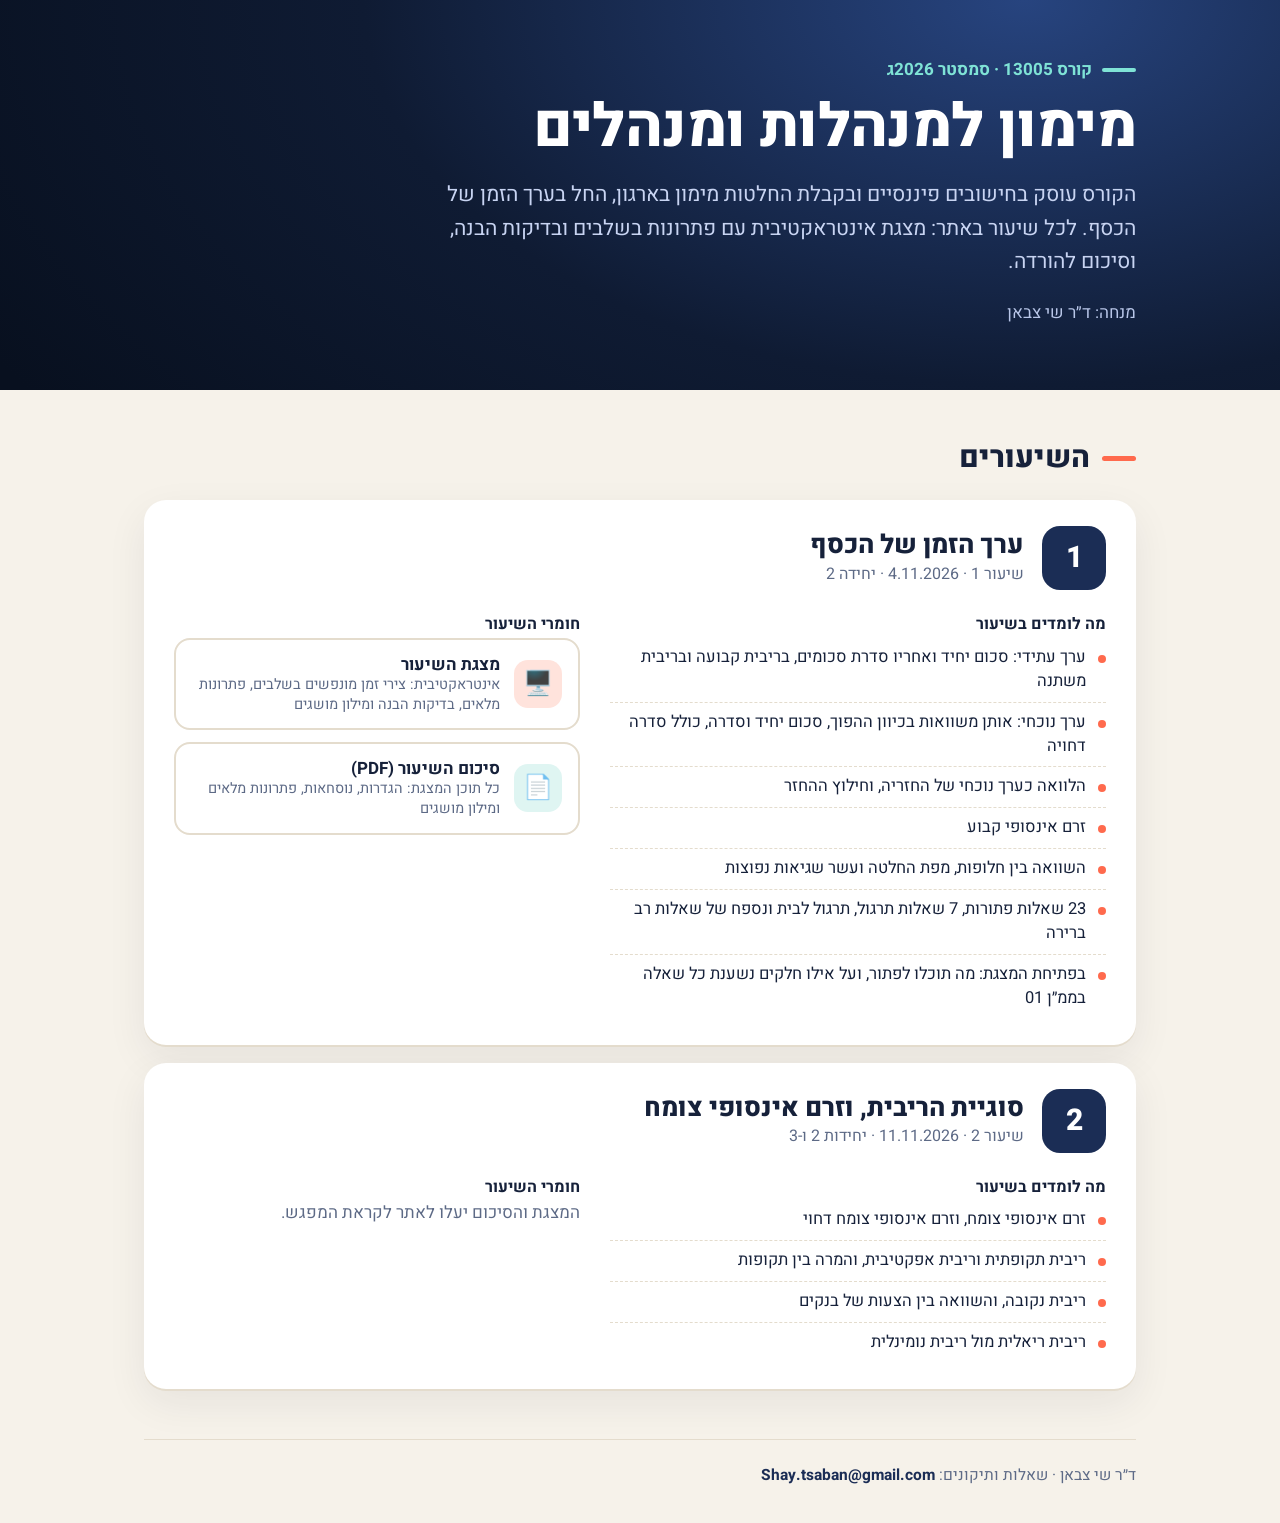
==== index.html @ 3c41b6c7 "Lesson 1: cut growing perpetuities to lesson 2, add scope and assignment-map slides, stage annotated" ====
<!doctype html>
<html lang="he" dir="rtl">
<head>
<meta charset="utf-8">
<meta name="viewport" content="width=device-width,initial-scale=1">
<title>מימון למנהלות ומנהלים | אתר הקורס</title>
<meta name="description" content="אתר הקורס מימון למנהלות ומנהלים: מצגות אינטראקטיביות וסיכומים של כל שיעור.">
<link rel="stylesheet" href="assets/fonts.css">
<style>
:root{--ink:#16213a;--ink2:#2a3858;--mut:#5d6a86;--paper:#f6f2ea;--card:#fff;--line:#e4dccd;--coral:#ff6a4d;--navy:#0f1b33;--navy2:#1b2d55}
*{box-sizing:border-box;margin:0;padding:0}
html{-webkit-text-size-adjust:100%}
body{font-family:'Heebo','Segoe UI','Arial Hebrew',Arial,sans-serif;background:var(--paper);color:var(--ink);line-height:1.6;-webkit-font-smoothing:antialiased;overflow-wrap:break-word}
a{color:inherit;text-decoration:none}
.n{direction:ltr;unicode-bidi:isolate}
.wrap{max-width:1040px;margin:0 auto;padding:0 24px}
.hero{background:radial-gradient(1200px 700px at 80% 0%,#27447f 0%,var(--navy) 55%,#08101f 100%);color:#fff;padding:56px 0 64px}
.kick{font-size:17px;font-weight:700;color:#7fe3d6;display:flex;gap:10px;align-items:center}
.kick:before{content:"";flex:none;width:34px;height:4px;border-radius:4px;background:#7fe3d6}
h1{font-size:clamp(34px,6vw,60px);line-height:1.15;font-weight:800;letter-spacing:-.01em;margin-top:10px}
.lead{font-size:clamp(17px,2.4vw,21px);color:#c8d4f2;max-width:720px;margin-top:16px}
.meta{margin-top:20px;color:#b8c6e8;font-size:17px}
section.block{padding-top:44px}
h2.sec{font-size:30px;font-weight:800;display:flex;gap:12px;align-items:center}
h2.sec:before{content:"";flex:none;width:34px;height:5px;border-radius:5px;background:var(--coral)}
.lec{margin-top:18px;background:var(--card);border-radius:22px;box-shadow:0 2px 0 var(--line),0 14px 40px rgba(22,33,58,.07);overflow:hidden}
.lec-head{padding:26px 30px 8px;display:flex;gap:18px;align-items:center}
.lec-n{flex:none;width:64px;height:64px;border-radius:18px;background:var(--navy2);color:#fff;display:grid;place-items:center;font-size:30px;font-weight:800}
.lec-head h3{font-size:26px;line-height:1.25;font-weight:800}
.lec-head .sub{color:var(--mut);font-size:16px}
.soon{color:var(--mut);font-size:17px;line-height:1.5}
.lec-body{display:grid;grid-template-columns:1.1fr .9fr;gap:30px;padding:14px 30px 26px}
.lec-body h4,.learn{list-style:none}
.learn li{padding:8px 20px 8px 0;position:relative;border-bottom:1px dashed var(--line);font-size:16.5px;line-height:1.45}
.learn li:last-child{border:0}
.learn li:before{content:"";position:absolute;right:0;top:17px;width:8px;height:8px;border-radius:50%;background:var(--coral)}
.links{display:flex;flex-direction:column;gap:12px}
.lk{display:flex;gap:14px;align-items:center;border-radius:16px;padding:14px 16px;border:2px solid var(--line);background:#fff;transition:transform .15s,border-color .15s,box-shadow .15s}
.lk:hover{transform:translateY(-2px);border-color:var(--coral);box-shadow:0 8px 20px rgba(22,33,58,.1)}
.lk .e{flex:none;width:48px;height:48px;border-radius:14px;display:grid;place-items:center;font-size:24px}
.lk b{display:block;font-size:17px;line-height:1.25}
.lk .d{font-size:14.5px;color:var(--mut);line-height:1.35;display:block}
.lk.p .e{background:#ffe3dc}.lk.s .e{background:#dff5f2}
footer{margin-top:50px;padding:24px 0 34px;border-top:1px solid var(--line);color:var(--mut);font-size:15.5px}
footer a{color:var(--navy2);font-weight:700;direction:ltr;unicode-bidi:isolate;display:inline-block}
@media (max-width:760px){
 .wrap{padding:0 16px}
 .hero{padding:40px 0 44px}
 h2.sec{font-size:25px}
 .lec-head{padding:20px 18px 6px;gap:12px}
 .lec-n{width:50px;height:50px;font-size:24px;border-radius:14px}
 .lec-head h3{font-size:22px}
 .lec-body{grid-template-columns:minmax(0,1fr);gap:22px;padding:12px 18px 22px}
  }
</style>
</head>
<body>
<header class="hero"><div class="wrap">
<div class="kick"><span>קורס <span class="n">13005</span> · סמסטר <span class="n">2026</span>ג</span></div>
<h1>מימון למנהלות ומנהלים</h1>
<p class="lead">הקורס עוסק בחישובים פיננסיים ובקבלת החלטות מימון בארגון, החל בערך הזמן של הכסף. לכל שיעור באתר: מצגת אינטראקטיבית עם פתרונות בשלבים ובדיקות הבנה, וסיכום להורדה.</p>
<p class="meta">מנחה: ד״ר שי צבאן</p>
</div></header>
<main class="wrap">
<section class="block">
<h2 class="sec">השיעורים</h2>
<article class="lec" id="lesson-1">
<div class="lec-head"><div class="lec-n">1</div><div><h3>ערך הזמן של הכסף</h3><div class="sub">שיעור <span class="n">1</span> · <span class="n">4.11.2026</span> · יחידה <span class="n">2</span></div></div></div>
<div class="lec-body">
<div><h4>מה לומדים בשיעור</h4><ul class="learn">
<li>ערך עתידי: סכום יחיד ואחריו סדרת סכומים, בריבית קבועה ובריבית משתנה</li>
<li>ערך נוכחי: אותן משוואות בכיוון ההפוך, סכום יחיד וסדרה, כולל סדרה דחויה</li>
<li>הלוואה כערך נוכחי של החזריה, וחילוץ ההחזר</li>
<li>זרם אינסופי קבוע</li>
<li>השוואה בין חלופות, מפת החלטה ועשר שגיאות נפוצות</li>
<li><span class="n">23</span> שאלות פתורות, <span class="n">7</span> שאלות תרגול, תרגול לבית ונספח של שאלות רב ברירה</li>
<li>בפתיחת המצגת: מה תוכלו לפתור, ועל אילו חלקים נשענת כל שאלה בממ״ן <span class="n">01</span></li>
</ul></div>
<div><h4>חומרי השיעור</h4><div class="links">
<a class="lk p" href="lectures/lecture-1/presentation.html"><span class="e">🖥️</span><span><b>מצגת השיעור</b><span class="d">אינטראקטיבית: צירי זמן מונפשים בשלבים, פתרונות מלאים, בדיקות הבנה ומילון מושגים</span></span></a>
<a class="lk s" href="lectures/lecture-1/summary.pdf"><span class="e">📄</span><span><b>סיכום השיעור (PDF)</b><span class="d">כל תוכן המצגת: הגדרות, נוסחאות, פתרונות מלאים ומילון מושגים</span></span></a>
</div></div>
</div>
</article>
<article class="lec" id="lesson-2">
<div class="lec-head"><div class="lec-n">2</div><div><h3>סוגיית הריבית, וזרם אינסופי צומח</h3><div class="sub">שיעור <span class="n">2</span> · <span class="n">11.11.2026</span> · יחידות <span class="n">2</span> ו-<span class="n">3</span></div></div></div>
<div class="lec-body">
<div><h4>מה לומדים בשיעור</h4><ul class="learn">
<li>זרם אינסופי צומח, וזרם אינסופי צומח דחוי</li>
<li>ריבית תקופתית וריבית אפקטיבית, והמרה בין תקופות</li>
<li>ריבית נקובה, והשוואה בין הצעות של בנקים</li>
<li>ריבית ריאלית מול ריבית נומינלית</li>
</ul></div>
<div><h4>חומרי השיעור</h4><p class="soon">המצגת והסיכום יעלו לאתר לקראת המפגש.</p></div>
</div>
</article>
</section>
<footer>ד״ר שי צבאן · שאלות ותיקונים: <a href="mailto:Shay.tsaban@gmail.com">Shay.tsaban@gmail.com</a></footer>
</main>
</body>
</html>
---- assets/fonts.css ----
@font-face{font-family:'Heebo';font-weight:400;font-style:normal;src:url([data-uri]) format('woff2');unicode-range:U+0590-05FF,U+200C-2010,U+20AA,U+25CC,U+FB1D-FB4F}
@font-face{font-family:'Heebo';font-weight:700;font-style:normal;src:url([data-uri]) format('woff2');unicode-range:U+0590-05FF,U+200C-2010,U+20AA,U+25CC,U+FB1D-FB4F}
@font-face{font-family:'Heebo';font-weight:800;font-style:normal;src:url([data-uri]) format('woff2');unicode-range:U+0590-05FF,U+200C-2010,U+20AA,U+25CC,U+FB1D-FB4F}
@font-face{font-family:'Heebo';font-weight:400;font-style:normal;src:url([data-uri]) format('woff2');unicode-range:U+0000-00FF,U+0131,U+0152-0153,U+02BB-02BC,U+02C6,U+02DA,U+02DC,U+2000-206F,U+2074,U+20AC,U+2122,U+2191,U+2193,U+2212,U+2215,U+FEFF,U+FFFD}
@font-face{font-family:'Heebo';font-weight:700;font-style:normal;src:url([data-uri]) format('woff2');unicode-range:U+0000-00FF,U+0131,U+0152-0153,U+02BB-02BC,U+02C6,U+02DA,U+02DC,U+2000-206F,U+2074,U+20AC,U+2122,U+2191,U+2193,U+2212,U+2215,U+FEFF,U+FFFD}
@font-face{font-family:'Heebo';font-weight:800;font-style:normal;src:url([data-uri]) format('woff2');unicode-range:U+0000-00FF,U+0131,U+0152-0153,U+02BB-02BC,U+02C6,U+02DA,U+02DC,U+2000-206F,U+2074,U+20AC,U+2122,U+2191,U+2193,U+2212,U+2215,U+FEFF,U+FFFD}
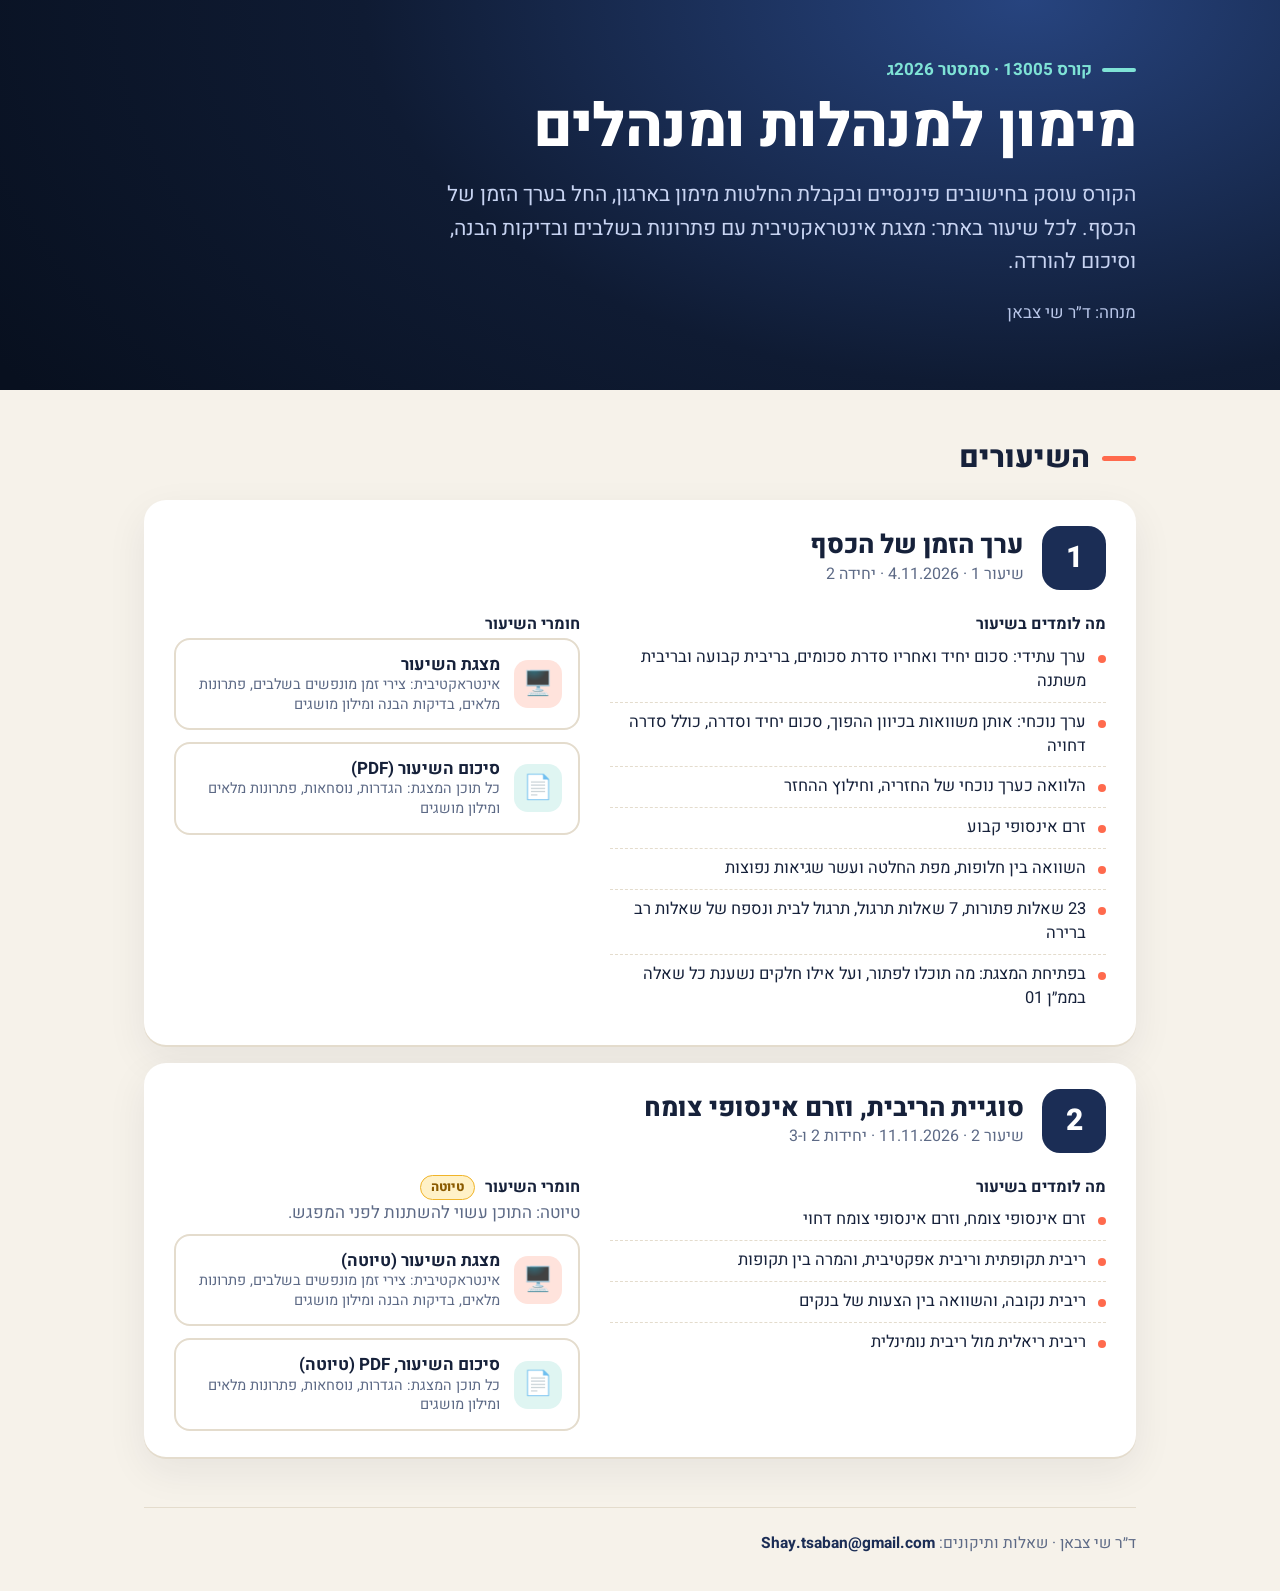
==== commit e8fd121c: "Lesson 2 (11.11.2026): publish the draft deck and summary, marked as a draft Co-Authored-By: Claude " ====
--- a/index.html
+++ b/index.html
@@ -29,6 +29,8 @@
 .lec-head h3{font-size:26px;line-height:1.25;font-weight:800}
 .lec-head .sub{color:var(--mut);font-size:16px}
 .soon{color:var(--mut);font-size:17px;line-height:1.5}
+.draft{display:inline-block;background:#fff1c7;color:#8a5a00;border:1px solid #f0b429;border-radius:999px;font-size:13px;font-weight:800;padding:1px 10px;margin-right:6px;vertical-align:middle}
+.soon+.links{margin-top:8px}
 .lec-body{display:grid;grid-template-columns:1.1fr .9fr;gap:30px;padding:14px 30px 26px}
 .lec-body h4,.learn{list-style:none}
 .learn li{padding:8px 20px 8px 0;position:relative;border-bottom:1px dashed var(--line);font-size:16.5px;line-height:1.45}
@@ -91,7 +93,10 @@
 <li>ריבית נקובה, והשוואה בין הצעות של בנקים</li>
 <li>ריבית ריאלית מול ריבית נומינלית</li>
 </ul></div>
-<div><h4>חומרי השיעור</h4><p class="soon">המצגת והסיכום יעלו לאתר לקראת המפגש.</p></div>
+<div><h4>חומרי השיעור <span class="draft">טיוטה</span></h4><p class="soon">טיוטה: התוכן עשוי להשתנות לפני המפגש.</p><div class="links">
+<a class="lk p" href="lectures/lecture-2/presentation.html"><span class="e">🖥️</span><span><b>מצגת השיעור (טיוטה)</b><span class="d">אינטראקטיבית: צירי זמן מונפשים בשלבים, פתרונות מלאים, בדיקות הבנה ומילון מושגים</span></span></a>
+<a class="lk s" href="lectures/lecture-2/summary.pdf"><span class="e">📄</span><span><b>סיכום השיעור, PDF (טיוטה)</b><span class="d">כל תוכן המצגת: הגדרות, נוסחאות, פתרונות מלאים ומילון מושגים</span></span></a>
+</div></div>
 </div>
 </article>
 </section>
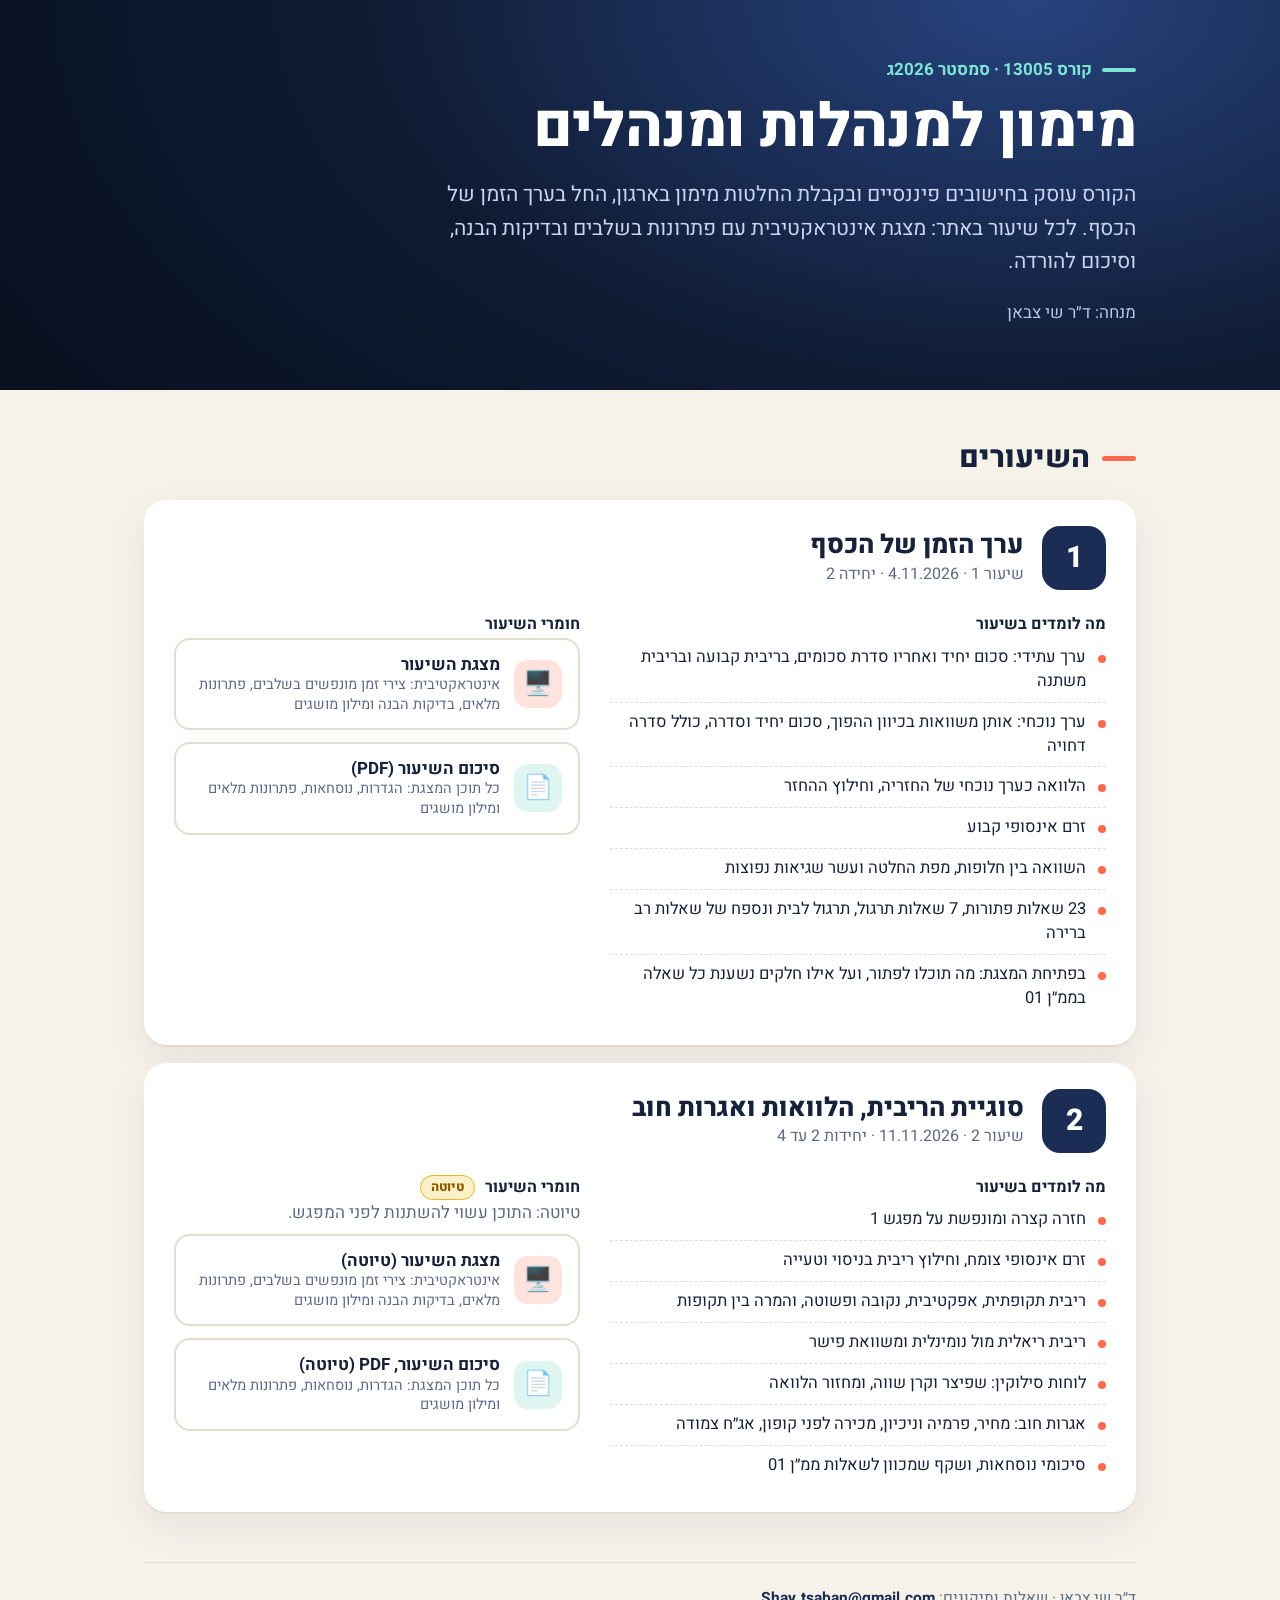
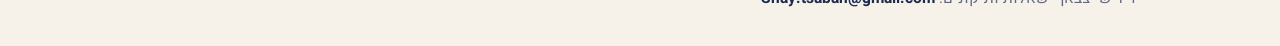
==== commit eb2833b3: "Lesson 2: full deck for 11.11.2026, units 2 to 4 - Short animated recap of lesson 1, then growing pe" ====
--- a/index.html
+++ b/index.html
@@ -85,13 +85,16 @@
 </div>
 </article>
 <article class="lec" id="lesson-2">
-<div class="lec-head"><div class="lec-n">2</div><div><h3>סוגיית הריבית, וזרם אינסופי צומח</h3><div class="sub">שיעור <span class="n">2</span> · <span class="n">11.11.2026</span> · יחידות <span class="n">2</span> ו-<span class="n">3</span></div></div></div>
+<div class="lec-head"><div class="lec-n">2</div><div><h3>סוגיית הריבית, הלוואות ואגרות חוב</h3><div class="sub">שיעור <span class="n">2</span> · <span class="n">11.11.2026</span> · יחידות <span class="n">2</span> עד <span class="n">4</span></div></div></div>
 <div class="lec-body">
 <div><h4>מה לומדים בשיעור</h4><ul class="learn">
-<li>זרם אינסופי צומח, וזרם אינסופי צומח דחוי</li>
-<li>ריבית תקופתית וריבית אפקטיבית, והמרה בין תקופות</li>
-<li>ריבית נקובה, והשוואה בין הצעות של בנקים</li>
-<li>ריבית ריאלית מול ריבית נומינלית</li>
+<li>חזרה קצרה ומונפשת על מפגש <span class="n">1</span></li>
+<li>זרם אינסופי צומח, וחילוץ ריבית בניסוי וטעייה</li>
+<li>ריבית תקופתית, אפקטיבית, נקובה ופשוטה, והמרה בין תקופות</li>
+<li>ריבית ריאלית מול נומינלית ומשוואת פישר</li>
+<li>לוחות סילוקין: שפיצר וקרן שווה, ומחזור הלוואה</li>
+<li>אגרות חוב: מחיר, פרמיה וניכיון, מכירה לפני קופון, אג״ח צמודה</li>
+<li>סיכומי נוסחאות, ושקף שמכוון לשאלות ממ״ן <span class="n">01</span></li>
 </ul></div>
 <div><h4>חומרי השיעור <span class="draft">טיוטה</span></h4><p class="soon">טיוטה: התוכן עשוי להשתנות לפני המפגש.</p><div class="links">
 <a class="lk p" href="lectures/lecture-2/presentation.html"><span class="e">🖥️</span><span><b>מצגת השיעור (טיוטה)</b><span class="d">אינטראקטיבית: צירי זמן מונפשים בשלבים, פתרונות מלאים, בדיקות הבנה ומילון מושגים</span></span></a>
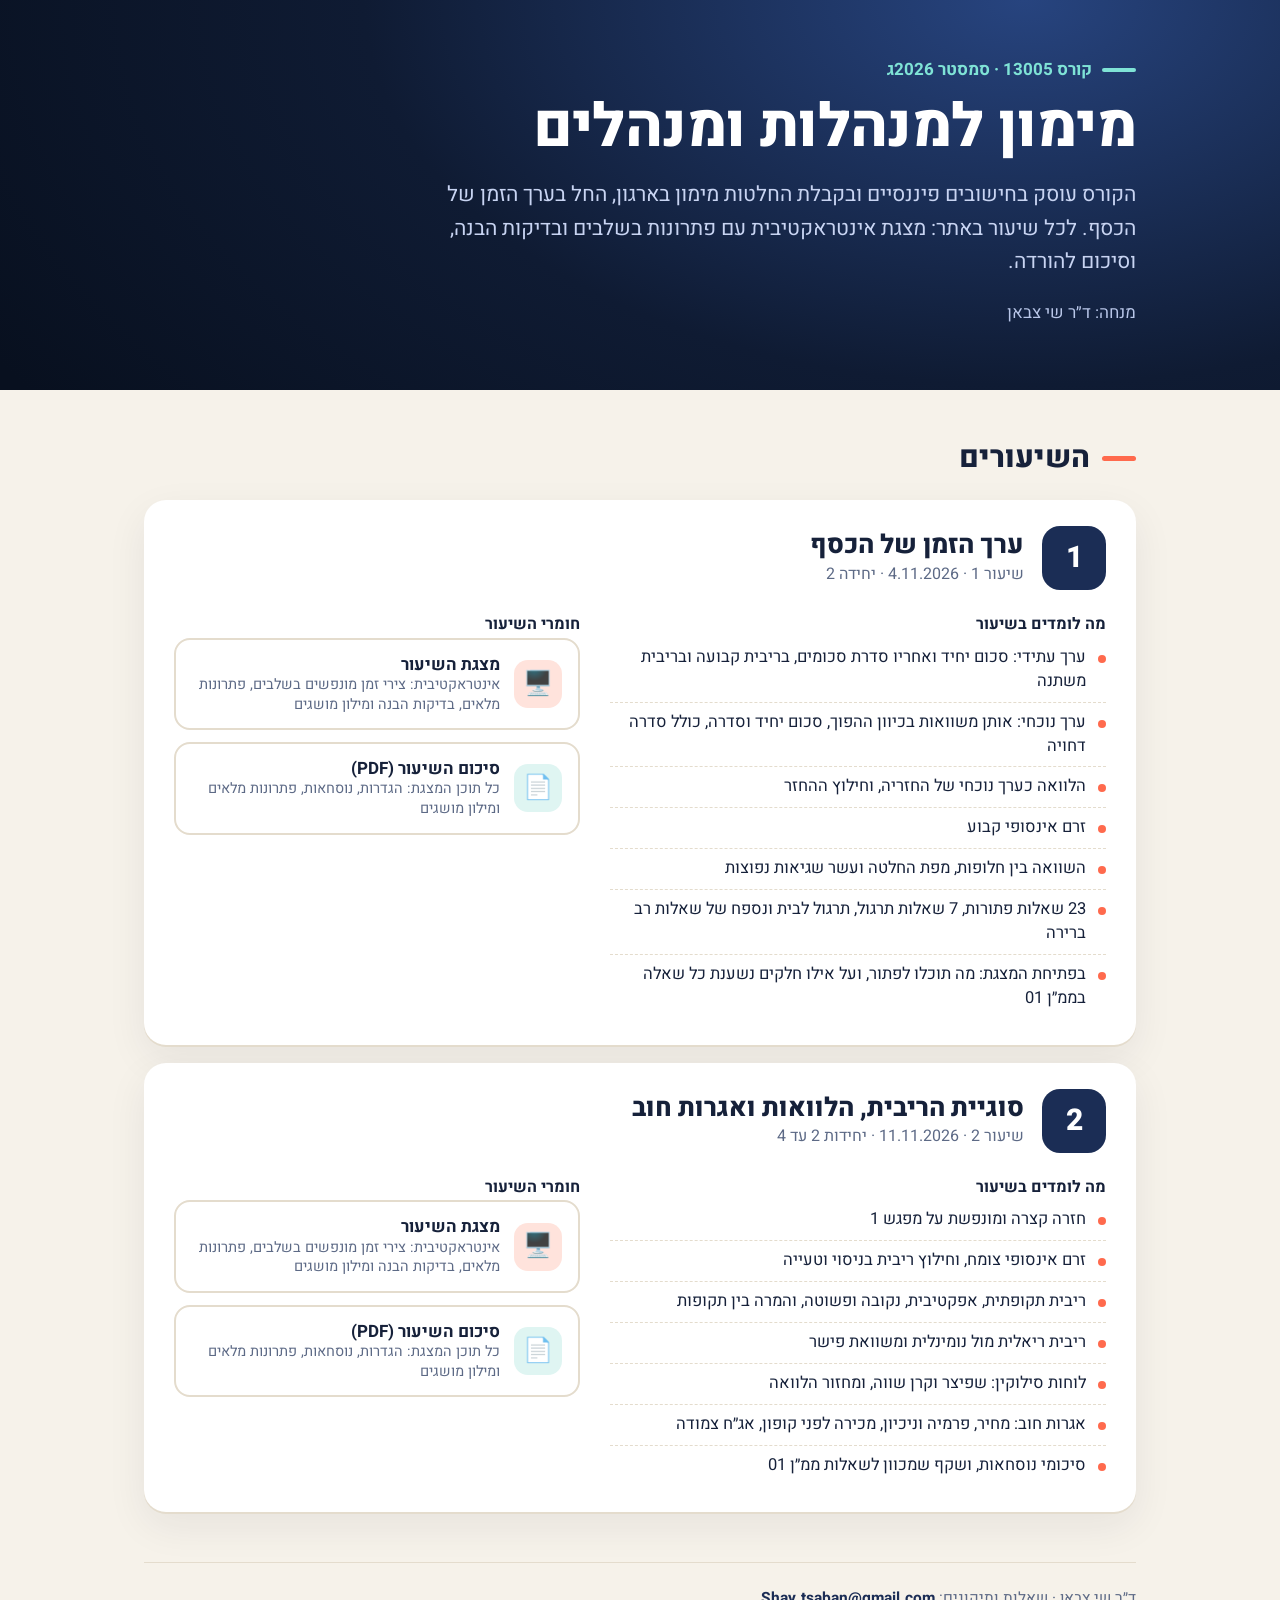
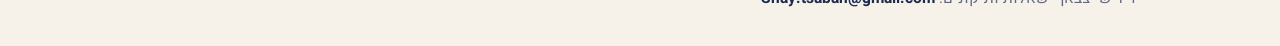
==== commit 0f350374: "Hub: lesson 2 is final, remove the draft label Co-Authored-By: Claude Opus 5.5 <noreply@anthropic.co" ====
--- a/index.html
+++ b/index.html
@@ -96,9 +96,9 @@
 <li>אגרות חוב: מחיר, פרמיה וניכיון, מכירה לפני קופון, אג״ח צמודה</li>
 <li>סיכומי נוסחאות, ושקף שמכוון לשאלות ממ״ן <span class="n">01</span></li>
 </ul></div>
-<div><h4>חומרי השיעור <span class="draft">טיוטה</span></h4><p class="soon">טיוטה: התוכן עשוי להשתנות לפני המפגש.</p><div class="links">
-<a class="lk p" href="lectures/lecture-2/presentation.html"><span class="e">🖥️</span><span><b>מצגת השיעור (טיוטה)</b><span class="d">אינטראקטיבית: צירי זמן מונפשים בשלבים, פתרונות מלאים, בדיקות הבנה ומילון מושגים</span></span></a>
-<a class="lk s" href="lectures/lecture-2/summary.pdf"><span class="e">📄</span><span><b>סיכום השיעור, PDF (טיוטה)</b><span class="d">כל תוכן המצגת: הגדרות, נוסחאות, פתרונות מלאים ומילון מושגים</span></span></a>
+<div><h4>חומרי השיעור</h4><div class="links">
+<a class="lk p" href="lectures/lecture-2/presentation.html"><span class="e">🖥️</span><span><b>מצגת השיעור</b><span class="d">אינטראקטיבית: צירי זמן מונפשים בשלבים, פתרונות מלאים, בדיקות הבנה ומילון מושגים</span></span></a>
+<a class="lk s" href="lectures/lecture-2/summary.pdf"><span class="e">📄</span><span><b>סיכום השיעור (PDF)</b><span class="d">כל תוכן המצגת: הגדרות, נוסחאות, פתרונות מלאים ומילון מושגים</span></span></a>
 </div></div>
 </div>
 </article>
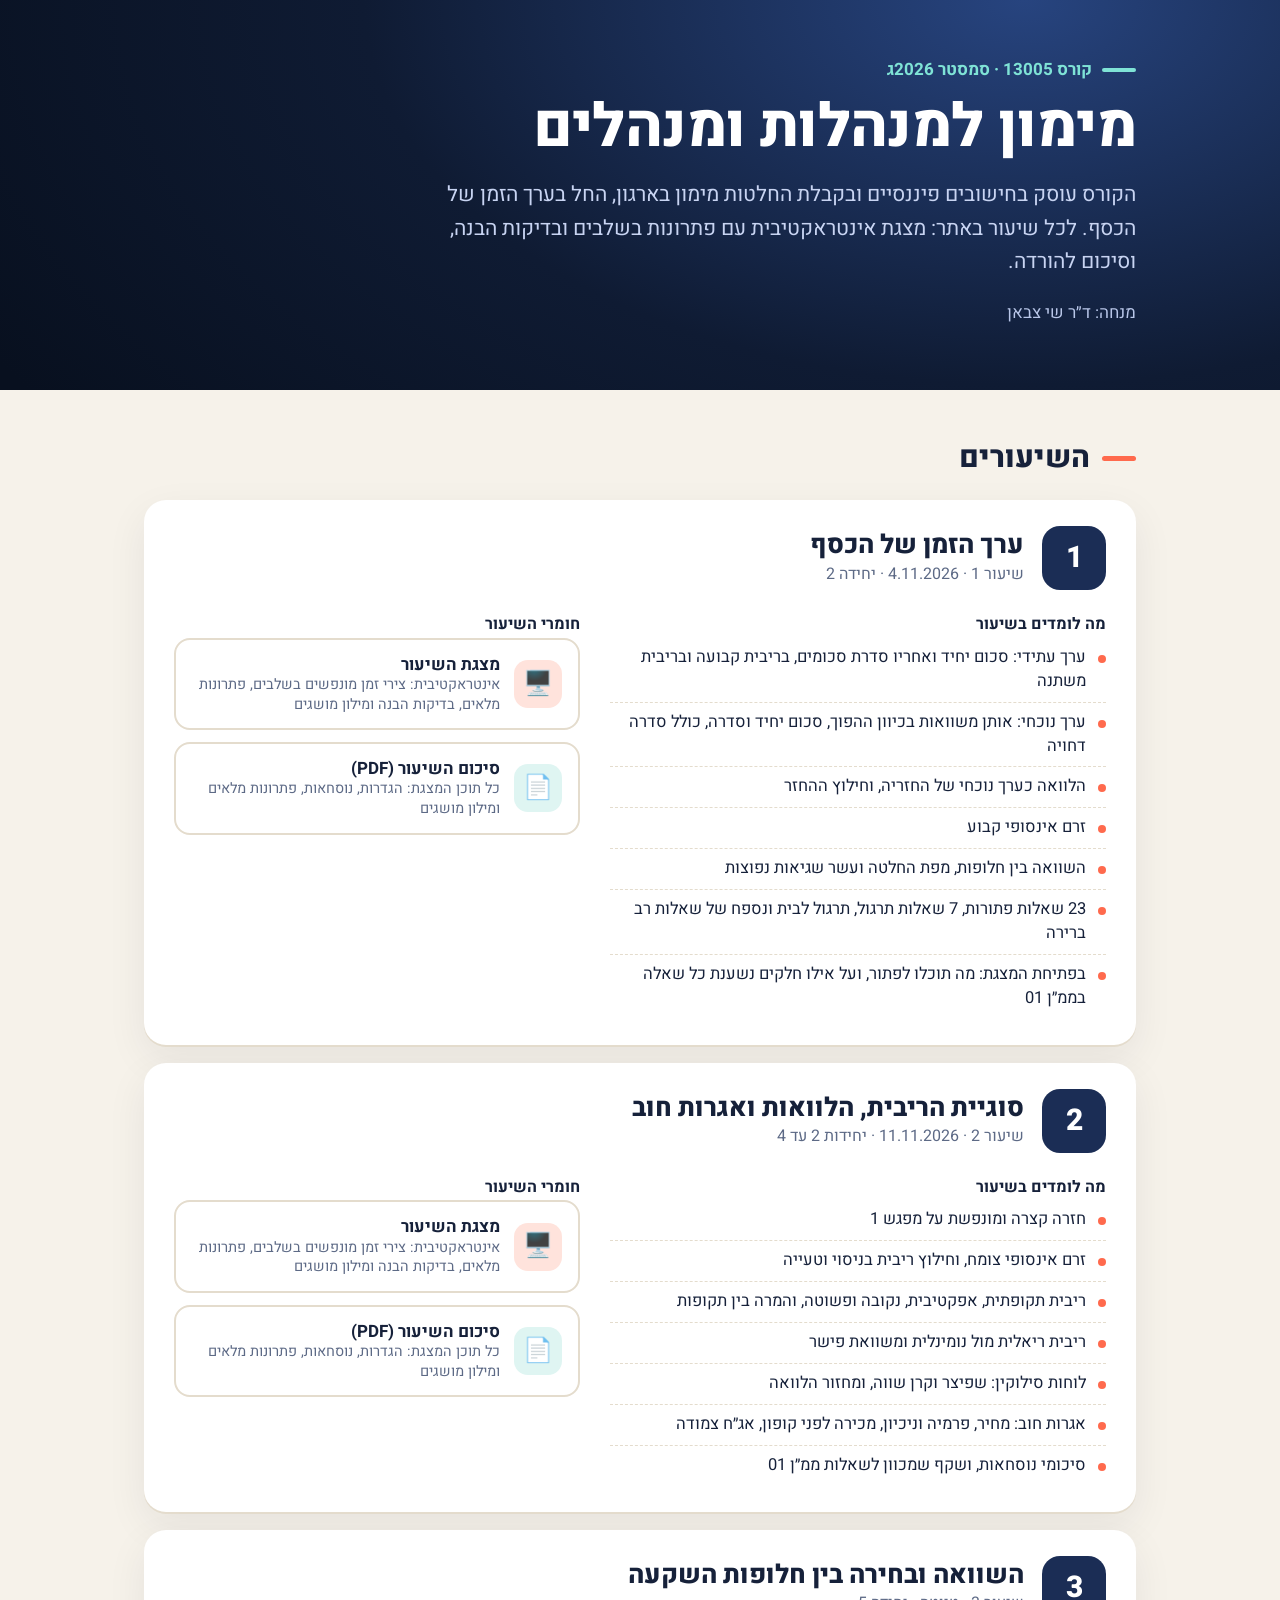
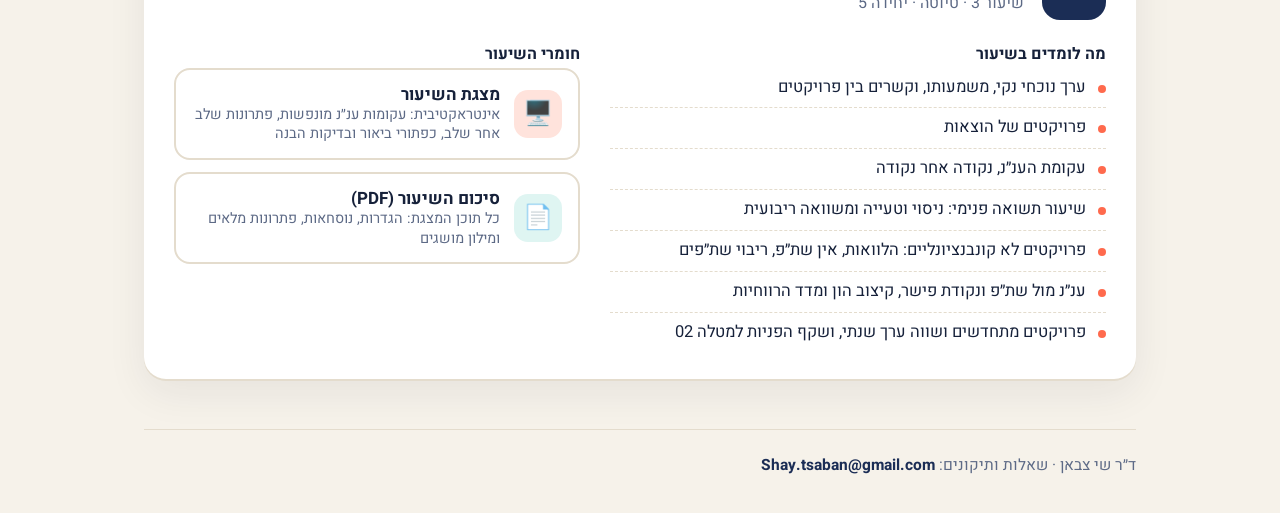
==== commit c6773be9: "Lesson 3 (draft): unit 5, comparing and choosing between investment alternatives NPV and its meaning" ====
--- a/index.html
+++ b/index.html
@@ -102,6 +102,24 @@
 </div></div>
 </div>
 </article>
+<article class="lec" id="lesson-3">
+<div class="lec-head"><div class="lec-n">3</div><div><h3>השוואה ובחירה בין חלופות השקעה</h3><div class="sub">שיעור <span class="n">3</span> · טיוטה · יחידה <span class="n">5</span></div></div></div>
+<div class="lec-body">
+<div><h4>מה לומדים בשיעור</h4><ul class="learn">
+<li>ערך נוכחי נקי, משמעותו, וקשרים בין פרויקטים</li>
+<li>פרויקטים של הוצאות</li>
+<li>עקומת הענ״נ, נקודה אחר נקודה</li>
+<li>שיעור תשואה פנימי: ניסוי וטעייה ומשוואה ריבועית</li>
+<li>פרויקטים לא קונבנציונליים: הלוואות, אין שת״פ, ריבוי שת״פים</li>
+<li>ענ״נ מול שת״פ ונקודת פישר, קיצוב הון ומדד הרווחיות</li>
+<li>פרויקטים מתחדשים ושווה ערך שנתי, ושקף הפניות למטלה <span class="n">02</span></li>
+</ul></div>
+<div><h4>חומרי השיעור</h4><div class="links">
+<a class="lk p" href="lectures/lecture-3/presentation.html"><span class="e">🖥️</span><span><b>מצגת השיעור</b><span class="d">אינטראקטיבית: עקומות ענ״נ מונפשות, פתרונות שלב אחר שלב, כפתורי ביאור ובדיקות הבנה</span></span></a>
+<a class="lk s" href="lectures/lecture-3/summary.pdf"><span class="e">📄</span><span><b>סיכום השיעור (PDF)</b><span class="d">כל תוכן המצגת: הגדרות, נוסחאות, פתרונות מלאים ומילון מושגים</span></span></a>
+</div></div>
+</div>
+</article>
 </section>
 <footer>ד״ר שי צבאן · שאלות ותיקונים: <a href="mailto:Shay.tsaban@gmail.com">Shay.tsaban@gmail.com</a></footer>
 </main>
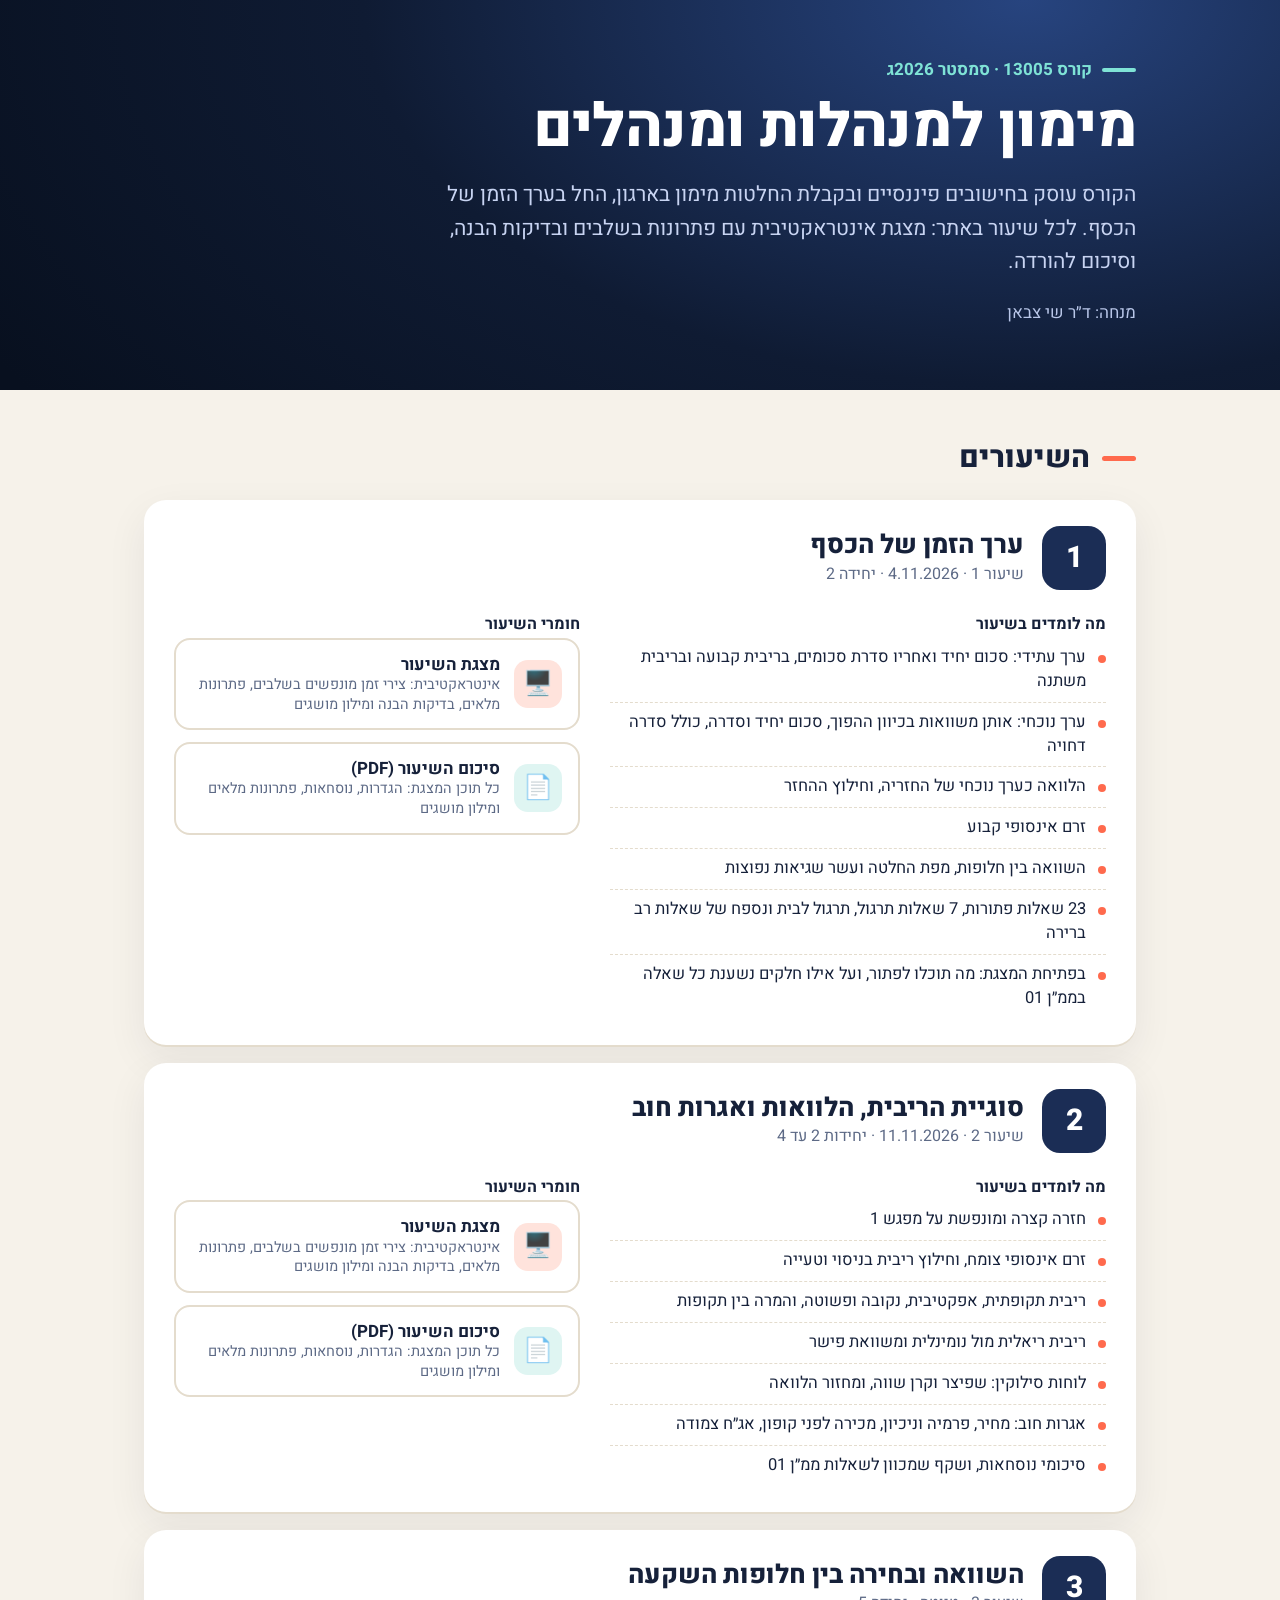
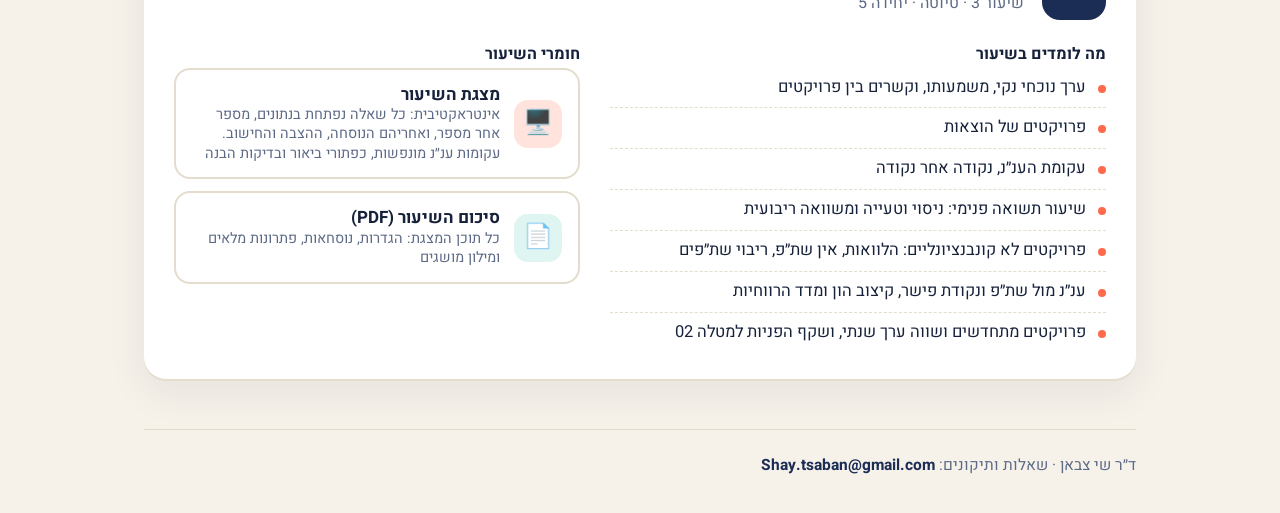
==== commit 1f9912e5: "Lesson 3: click by click, the data first, after the lecturer's review Every worked question now open" ====
--- a/index.html
+++ b/index.html
@@ -115,7 +115,7 @@
 <li>פרויקטים מתחדשים ושווה ערך שנתי, ושקף הפניות למטלה <span class="n">02</span></li>
 </ul></div>
 <div><h4>חומרי השיעור</h4><div class="links">
-<a class="lk p" href="lectures/lecture-3/presentation.html"><span class="e">🖥️</span><span><b>מצגת השיעור</b><span class="d">אינטראקטיבית: עקומות ענ״נ מונפשות, פתרונות שלב אחר שלב, כפתורי ביאור ובדיקות הבנה</span></span></a>
+<a class="lk p" href="lectures/lecture-3/presentation.html"><span class="e">🖥️</span><span><b>מצגת השיעור</b><span class="d">אינטראקטיבית: כל שאלה נפתחת בנתונים, מספר אחר מספר, ואחריהם הנוסחה, ההצבה והחישוב. עקומות ענ״נ מונפשות, כפתורי ביאור ובדיקות הבנה</span></span></a>
 <a class="lk s" href="lectures/lecture-3/summary.pdf"><span class="e">📄</span><span><b>סיכום השיעור (PDF)</b><span class="d">כל תוכן המצגת: הגדרות, נוסחאות, פתרונות מלאים ומילון מושגים</span></span></a>
 </div></div>
 </div>
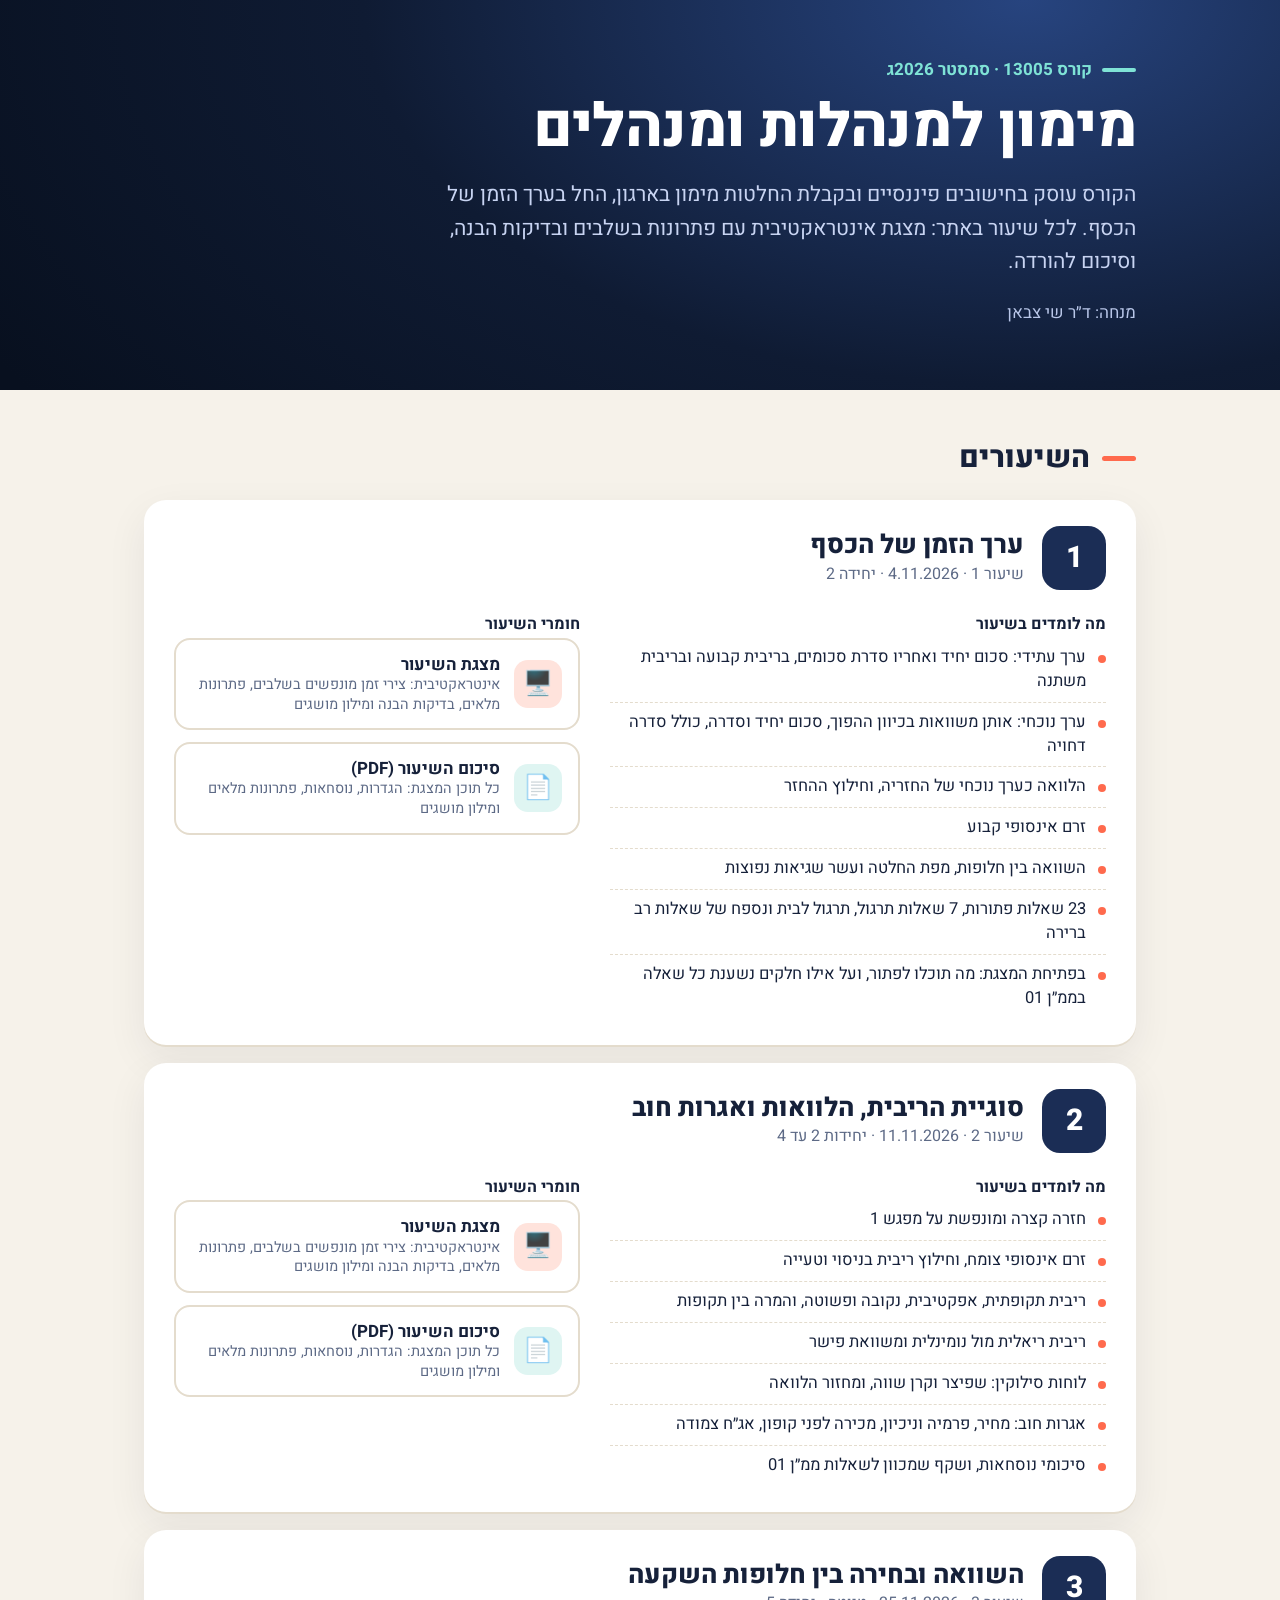
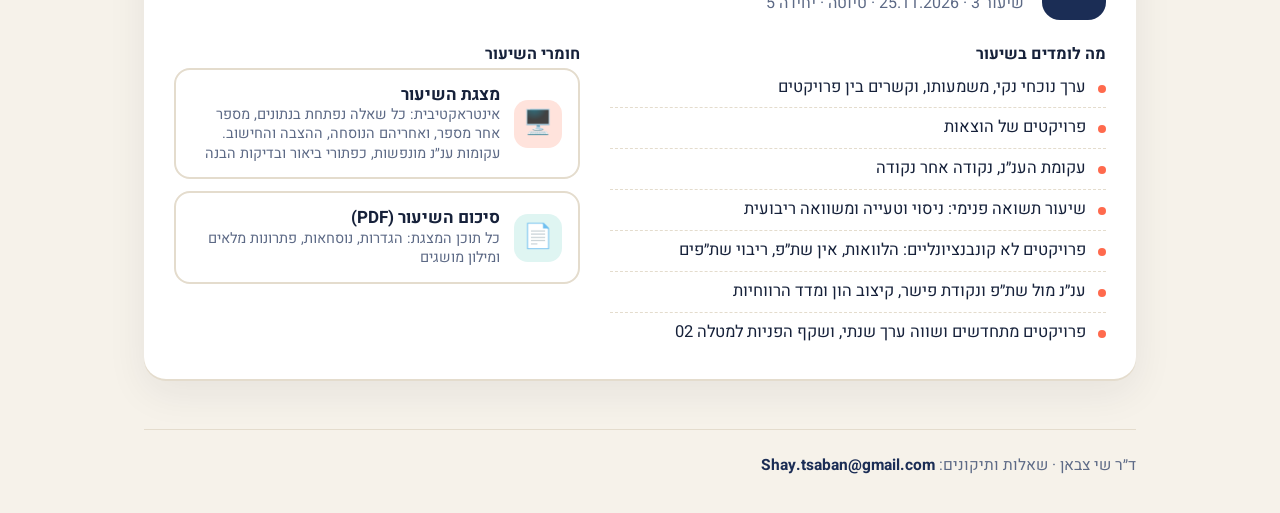
==== commit 758e5dcf: "Lesson 3: worked parallels for assignment 02 questions 1.3 and 1.5, meeting date - Part 7: reversed " ====
--- a/index.html
+++ b/index.html
@@ -103,7 +103,7 @@
 </div>
 </article>
 <article class="lec" id="lesson-3">
-<div class="lec-head"><div class="lec-n">3</div><div><h3>השוואה ובחירה בין חלופות השקעה</h3><div class="sub">שיעור <span class="n">3</span> · טיוטה · יחידה <span class="n">5</span></div></div></div>
+<div class="lec-head"><div class="lec-n">3</div><div><h3>השוואה ובחירה בין חלופות השקעה</h3><div class="sub">שיעור <span class="n">3</span> · <span class="n">25.11.2026</span> · טיוטה · יחידה <span class="n">5</span></div></div></div>
 <div class="lec-body">
 <div><h4>מה לומדים בשיעור</h4><ul class="learn">
 <li>ערך נוכחי נקי, משמעותו, וקשרים בין פרויקטים</li>
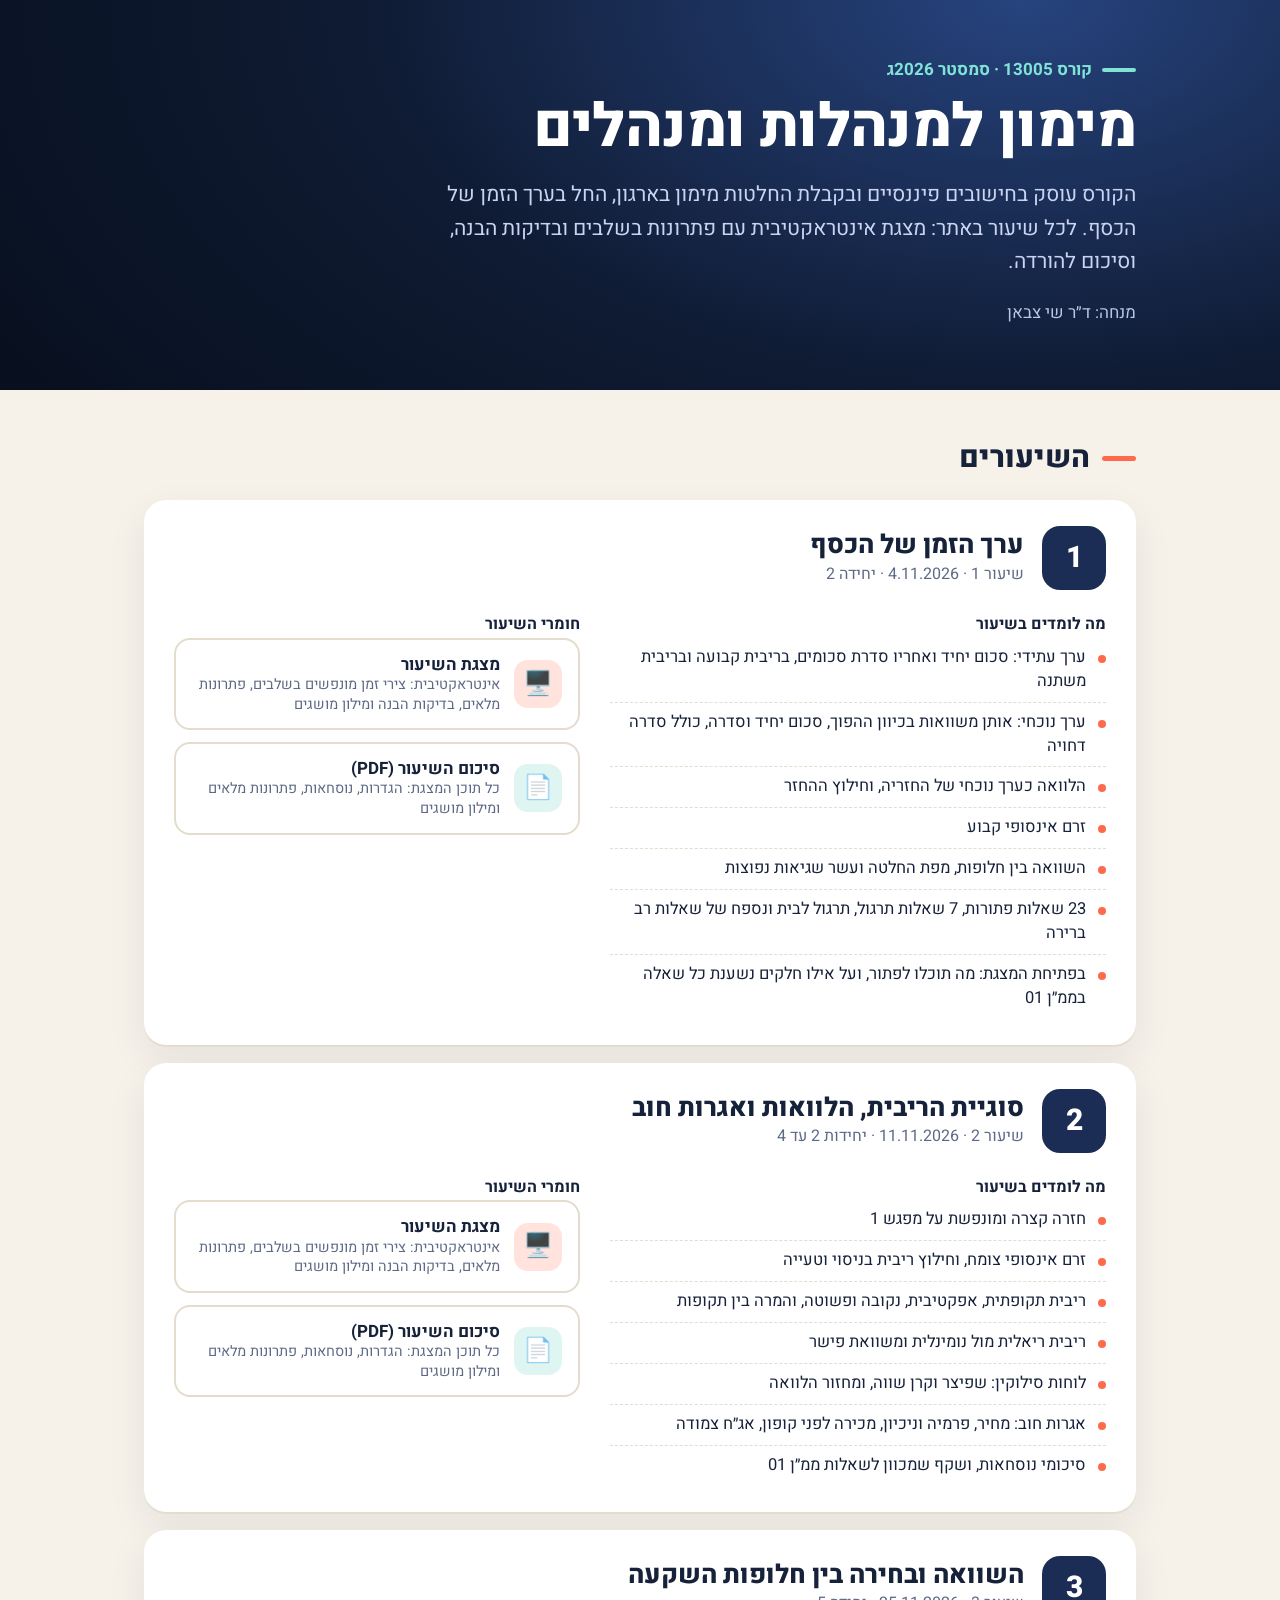
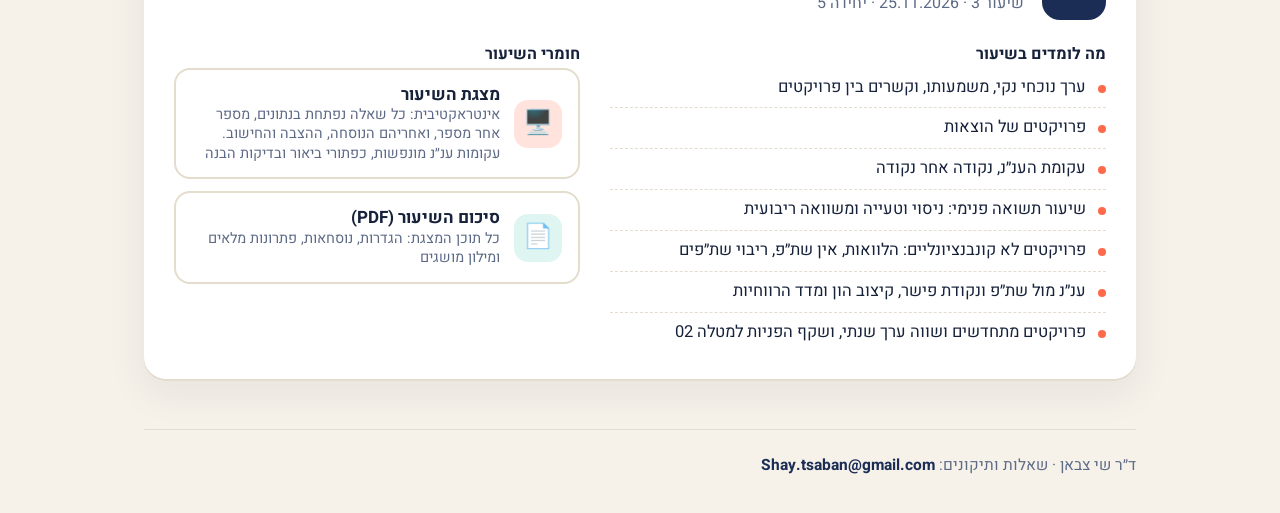
==== commit 393f4233: "Lesson 3: remove the draft label (taught 25.11.2026) Co-Authored-By: Claude Opus 5.5 <noreply@anthro" ====
--- a/index.html
+++ b/index.html
@@ -103,7 +103,7 @@
 </div>
 </article>
 <article class="lec" id="lesson-3">
-<div class="lec-head"><div class="lec-n">3</div><div><h3>השוואה ובחירה בין חלופות השקעה</h3><div class="sub">שיעור <span class="n">3</span> · <span class="n">25.11.2026</span> · טיוטה · יחידה <span class="n">5</span></div></div></div>
+<div class="lec-head"><div class="lec-n">3</div><div><h3>השוואה ובחירה בין חלופות השקעה</h3><div class="sub">שיעור <span class="n">3</span> · <span class="n">25.11.2026</span> · יחידה <span class="n">5</span></div></div></div>
 <div class="lec-body">
 <div><h4>מה לומדים בשיעור</h4><ul class="learn">
 <li>ערך נוכחי נקי, משמעותו, וקשרים בין פרויקטים</li>
